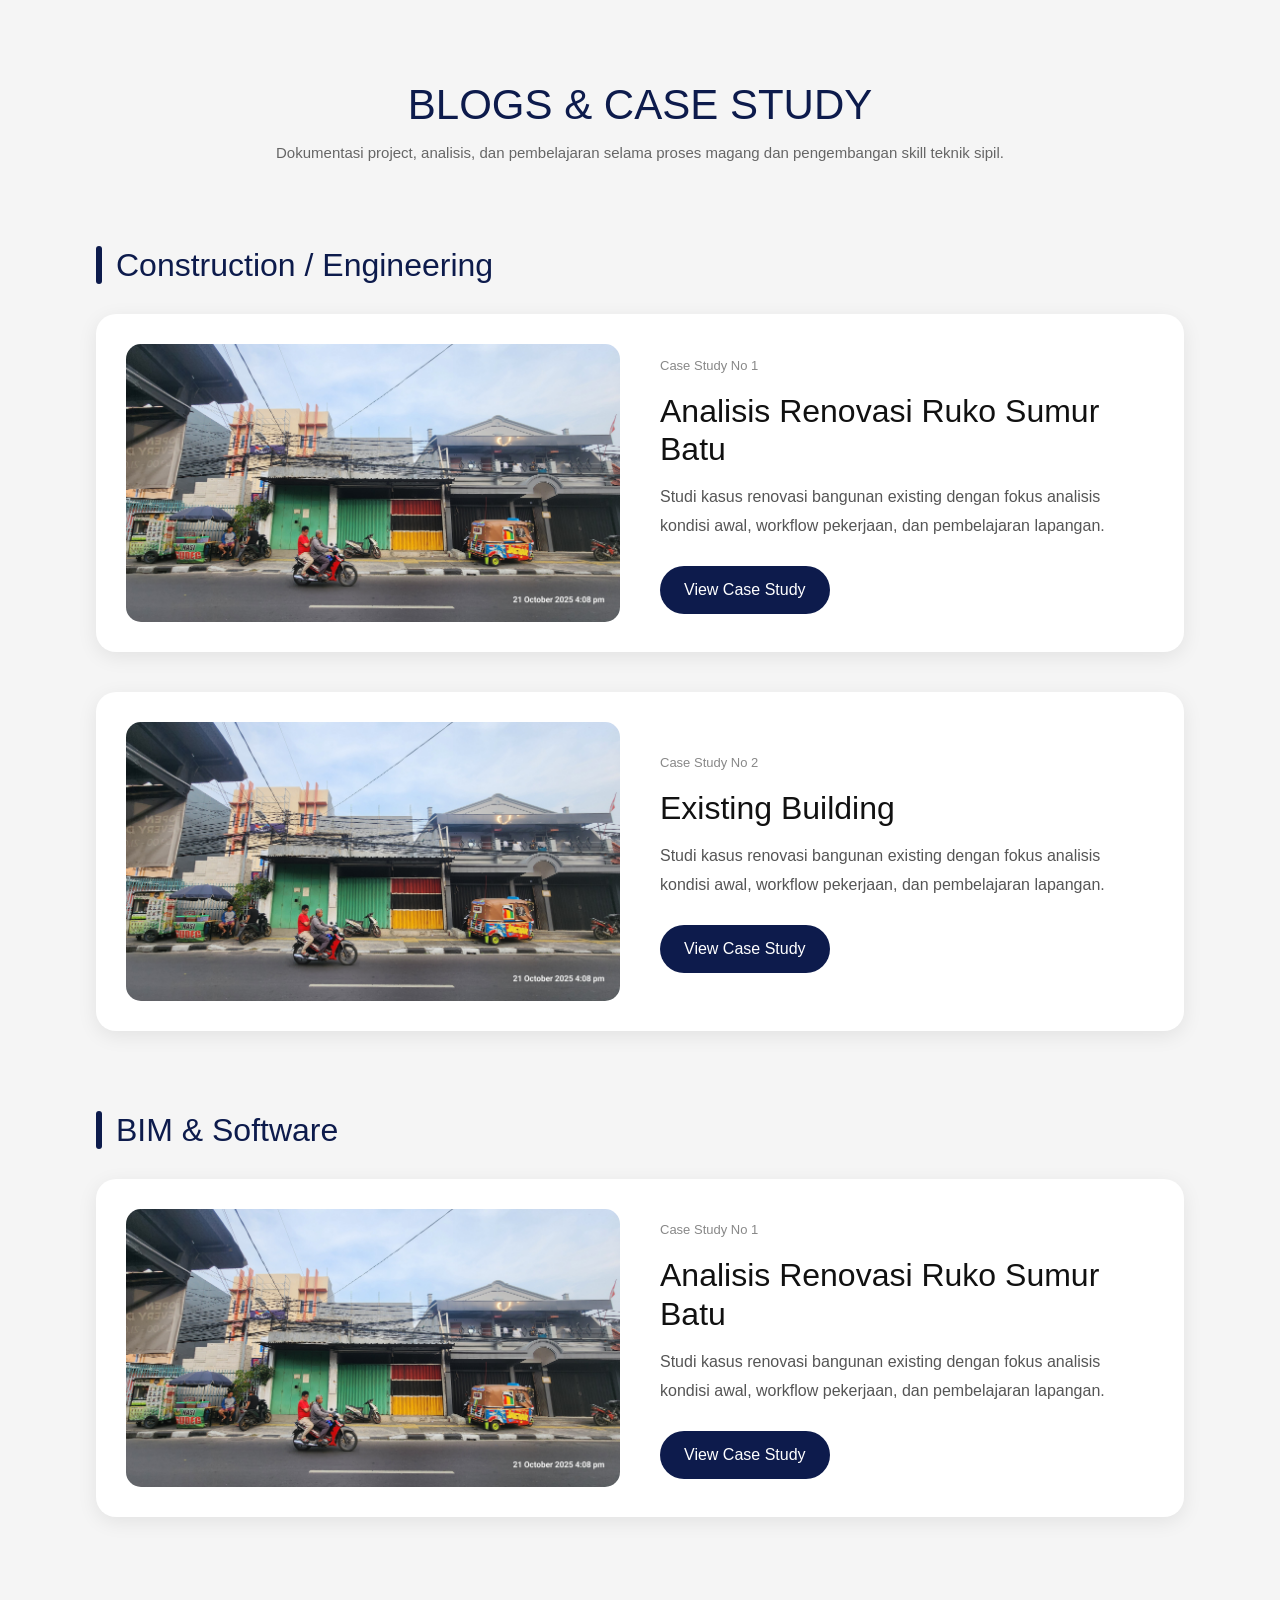
==== blogs/blog.html @ 98760aae "update massal" ====
<!doctype html>
<html lang="en">

<head>

  <meta charset="utf-8">
  <meta name="viewport" content="width=device-width, initial-scale=1">

  <!-- Bootstrap CSS -->
  <link href="https://cdn.jsdelivr.net/npm/bootstrap@5.0.2/dist/css/bootstrap.min.css" rel="stylesheet">

  <!-- My Style -->
  <link rel="stylesheet" href="style.css">

  <!-- Font -->
  <link rel="preconnect" href="https://fonts.googleapis.com">
  <link rel="preconnect" href="https://fonts.gstatic.com" crossorigin>

  <link href="https://fonts.googleapis.com/css2?family=Ubuntu:wght@300;400;700&display=swap" rel="stylesheet">

  <title>My Blog</title>

</head>

<body>

<section class="case-study">

  <div class="section-title">

    <h1>BLOGS & CASE STUDY</h1>

    <p>
      Dokumentasi project, analisis, dan pembelajaran
      selama proses magang dan pengembangan skill teknik sipil.
    </p>

  </div>

  <!-- CATEGORY 1 -->

<div class="category-title">
  <h2>Construction / Engineering</h2>
</div>

  <!-- CARD 1 -->

  <div class="case-card">

    <div class="case-image">
      <img src="../img/ruko-sumur-batu.jpg" alt="Renovasi Ruko">
    </div>

    <div class="case-content">

      <span>Case Study No 1</span>

      <h2>Analisis Renovasi Ruko Sumur Batu</h2>

      <p>
        Studi kasus renovasi bangunan existing dengan fokus
        analisis kondisi awal, workflow pekerjaan,
        dan pembelajaran lapangan.
      </p>

      <a href="renovasi-ruko.html" class="case-btn">
        View Case Study
      </a>

    </div>

  </div>

  <!-- CARD 2 -->

  <div class="case-card">

    <div class="case-image">
      <img src="../img/ruko-sumur-batu.jpg" alt="Renovasi Ruko">
    </div>

    <div class="case-content">

      <span>Case Study No 2</span>

      <h2>Existing Building</h2>

      <p>
        Studi kasus renovasi bangunan existing dengan fokus
        analisis kondisi awal, workflow pekerjaan,
        dan pembelajaran lapangan.
      </p>

      <a href="renovasi-ruko.html" class="case-btn">
        View Case Study
      </a>

    </div>

  </div>
  <!-- CATEGORY 2 -->

<div class="category-title">
  <h2>BIM & Software</h2>
</div>

  <!-- CARD 1 -->

  <div class="case-card">

    <div class="case-image">
      <img src="../img/ruko-sumur-batu.jpg" alt="Renovasi Ruko">
    </div>

    <div class="case-content">

      <span>Case Study No 1</span>

      <h2>Analisis Renovasi Ruko Sumur Batu</h2>

      <p>
        Studi kasus renovasi bangunan existing dengan fokus
        analisis kondisi awal, workflow pekerjaan,
        dan pembelajaran lapangan.
      </p>

      <a href="renovasi-ruko.html" class="case-btn">
        View Case Study
      </a>

    </div>

  </div>
</section>

<script src="script.js"></script>

</body>
</html>
---- blogs/style.css ----
/* ========================= */
/* CASE STUDY SECTION */
/* ========================= */

body{
  font-family: 'Poppins', sans-serif;
  background: #f5f5f5;
  margin: 0;
  padding: 0;
}

/* SECTION */

.case-study{
  width: 85%;
  margin: auto;
  padding: 80px 0;
}

/* TITLE */

.section-title{
  text-align: center;
  margin-bottom: 60px;
}

.section-title h1{
  font-size: 42px;
  color: #0d1b4c;
  margin-bottom: 10px;
}

.section-title p{
  color: #666;
  font-size: 15px;
  line-height: 1.7;
}

/* CARD */

.case-card{
  display: flex;
  align-items: center;
  gap: 40px;

  background: white;

  padding: 30px;
  border-radius: 20px;

  margin-bottom: 40px;

  box-shadow: 0 5px 20px rgba(0,0,0,0.08);

  transition: 0.3s ease;

  opacity: 1;
}

.case-card:hover{
  transform: translateY(-5px);
}

/* IMAGE */

.case-image{
  flex: 1;
}

.case-image img{
  width: 100%;
  border-radius: 15px;
  object-fit: cover;
}

/* CONTENT */

.case-content{
  flex: 1;
}

.case-content span{
  font-size: 13px;
  color: #888;
}

.case-content h2{
  font-size: 32px;
  color: #111;
  margin: 15px 0;
}

.case-content p{
  color: #555;
  line-height: 1.8;
  margin-bottom: 25px;
}

/* BUTTON */

.case-btn{
  display: inline-block;

  text-decoration: none;

  background: #0d1b4c;
  color: white;

  padding: 12px 24px;

  border-radius: 50px;

  transition: 0.3s;
}

.case-btn:hover{
  background: #142b74;
}

/* RESPONSIVE */

@media(max-width: 768px){

  .case-card{
    flex-direction: column;
  }

  .section-title h1{
    font-size: 32px;
  }

  .case-content h2{
    font-size: 24px;
  }

}
.case-card{
  opacity: 1;
  transform: translateY(0);
}

.case-card.show{
  opacity: 1;
  transform: translateY(0);

  transition: all 0.8s ease;
}

/* ========================= */
/* DETAIL PAGE */
/* ========================= */

.detail-hero{
  padding: 100px 10%;
  background: #0d1b4c;
  color: white;
}

.hero-content span{
  letter-spacing: 3px;
  font-size: 14px;
  color: #cfcfcf;
}

.hero-content h1{
  font-size: 56px;
  margin: 20px 0;
}

.hero-content p{
  width: 60%;
  line-height: 1.8;
  color: #d9d9d9;
}

/* IMAGE */

.detail-image{
  width: 80%;
  margin: 60px auto;
}

.detail-image img{
  width: 100%;
  border-radius: 20px;
}

/* CONTENT */

.detail-content{
  width: 80%;
  margin: auto;
  padding-bottom: 100px;
}

.content-box{
  background: white;
  padding: 50px;
  border-radius: 20px;

  box-shadow: 0 5px 20px rgba(0,0,0,0.08);
}

.content-box h2{
  margin-top: 40px;
  margin-bottom: 20px;

  color: #0d1b4c;
}

.content-box p{
  line-height: 1.9;
  color: #555;
}

/* RESPONSIVE */

@media(max-width:768px){

  .hero-content h1{
    font-size: 38px;
  }

  .hero-content p{
    width: 100%;
  }

  .detail-image,
  .detail-content{
    width: 90%;
  }

  .content-box{
    padding: 30px;
  }

}

/* CATEGORY TITLE */

.category-title{
  margin: 80px 0 30px;
}

.category-title h2{
  font-size: 32px;
  color: #0d1b4c;

  position: relative;

  padding-left: 20px;
}

/* garis samping */

.category-title h2::before{
  content: "";

  position: absolute;

  left: 0;
  top: 0;

  width: 6px;
  height: 100%;

  background: #0d1b4c;

  border-radius: 10px;
}
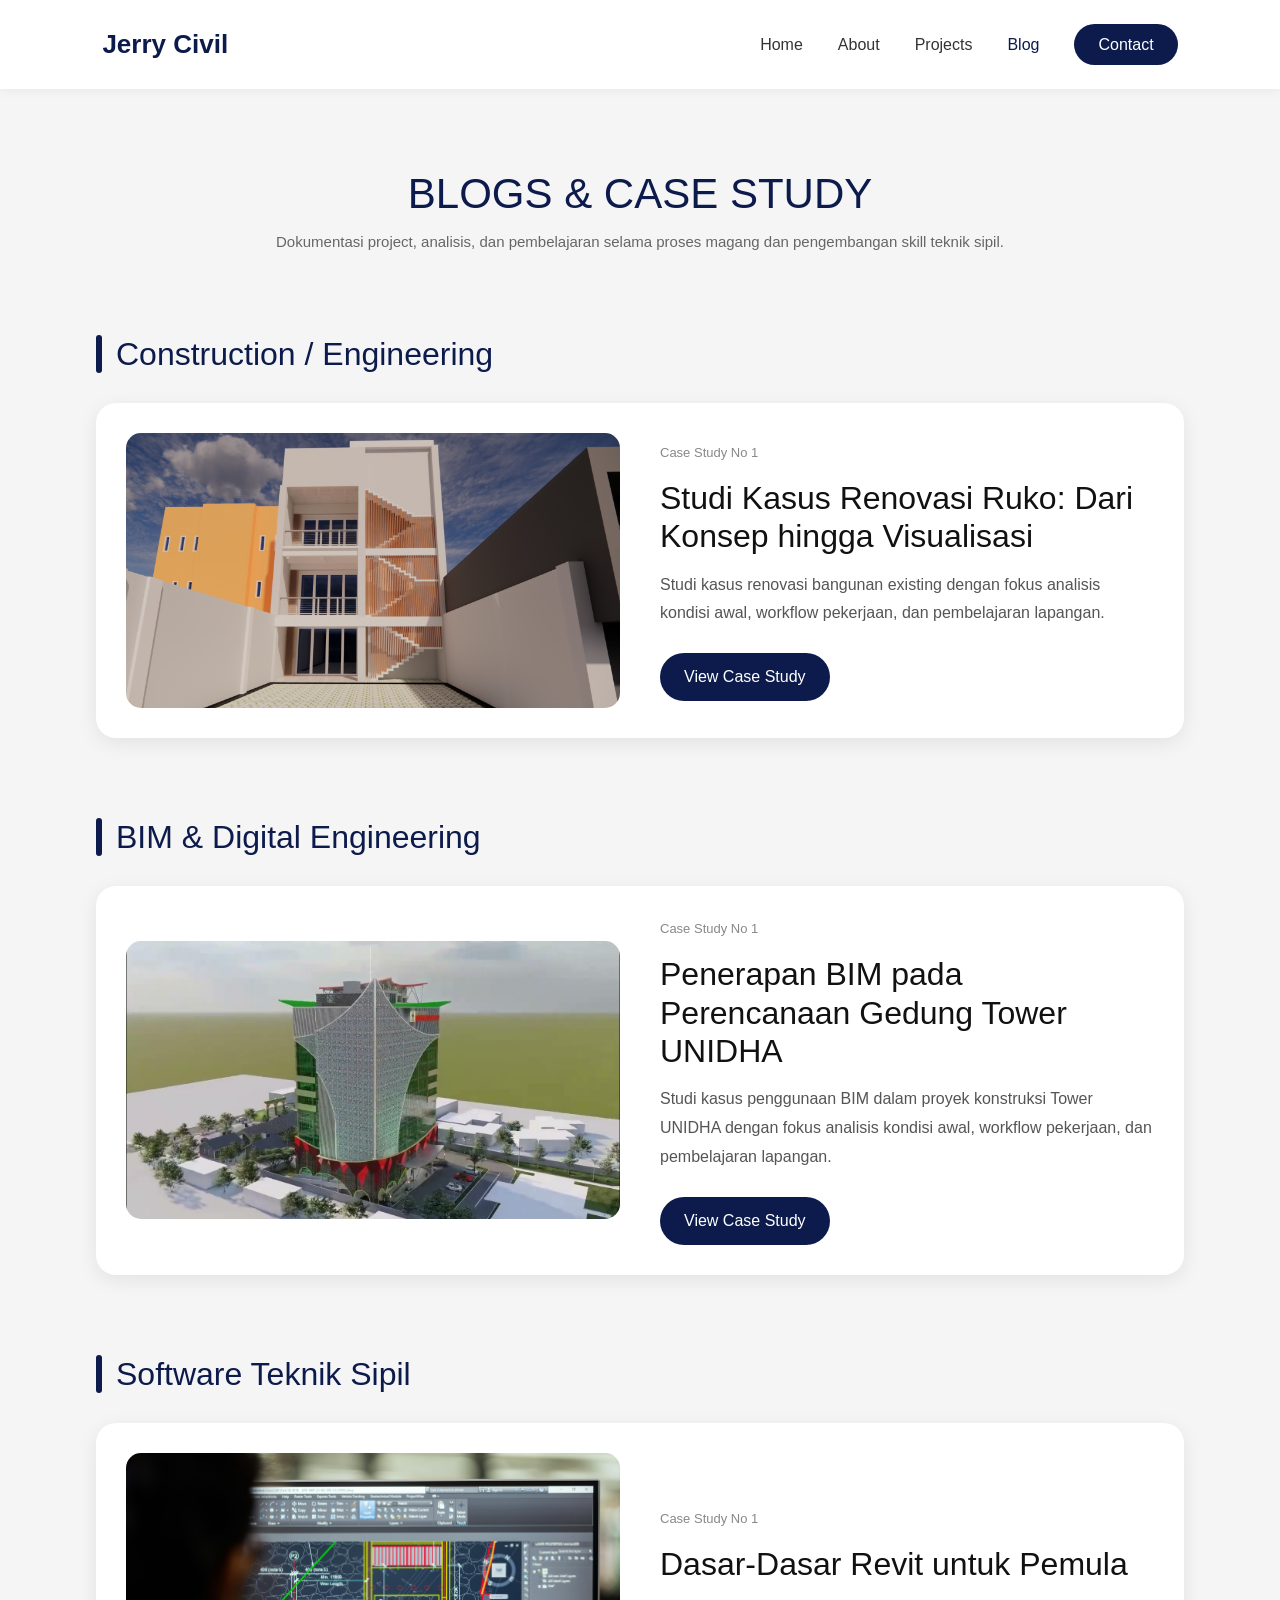
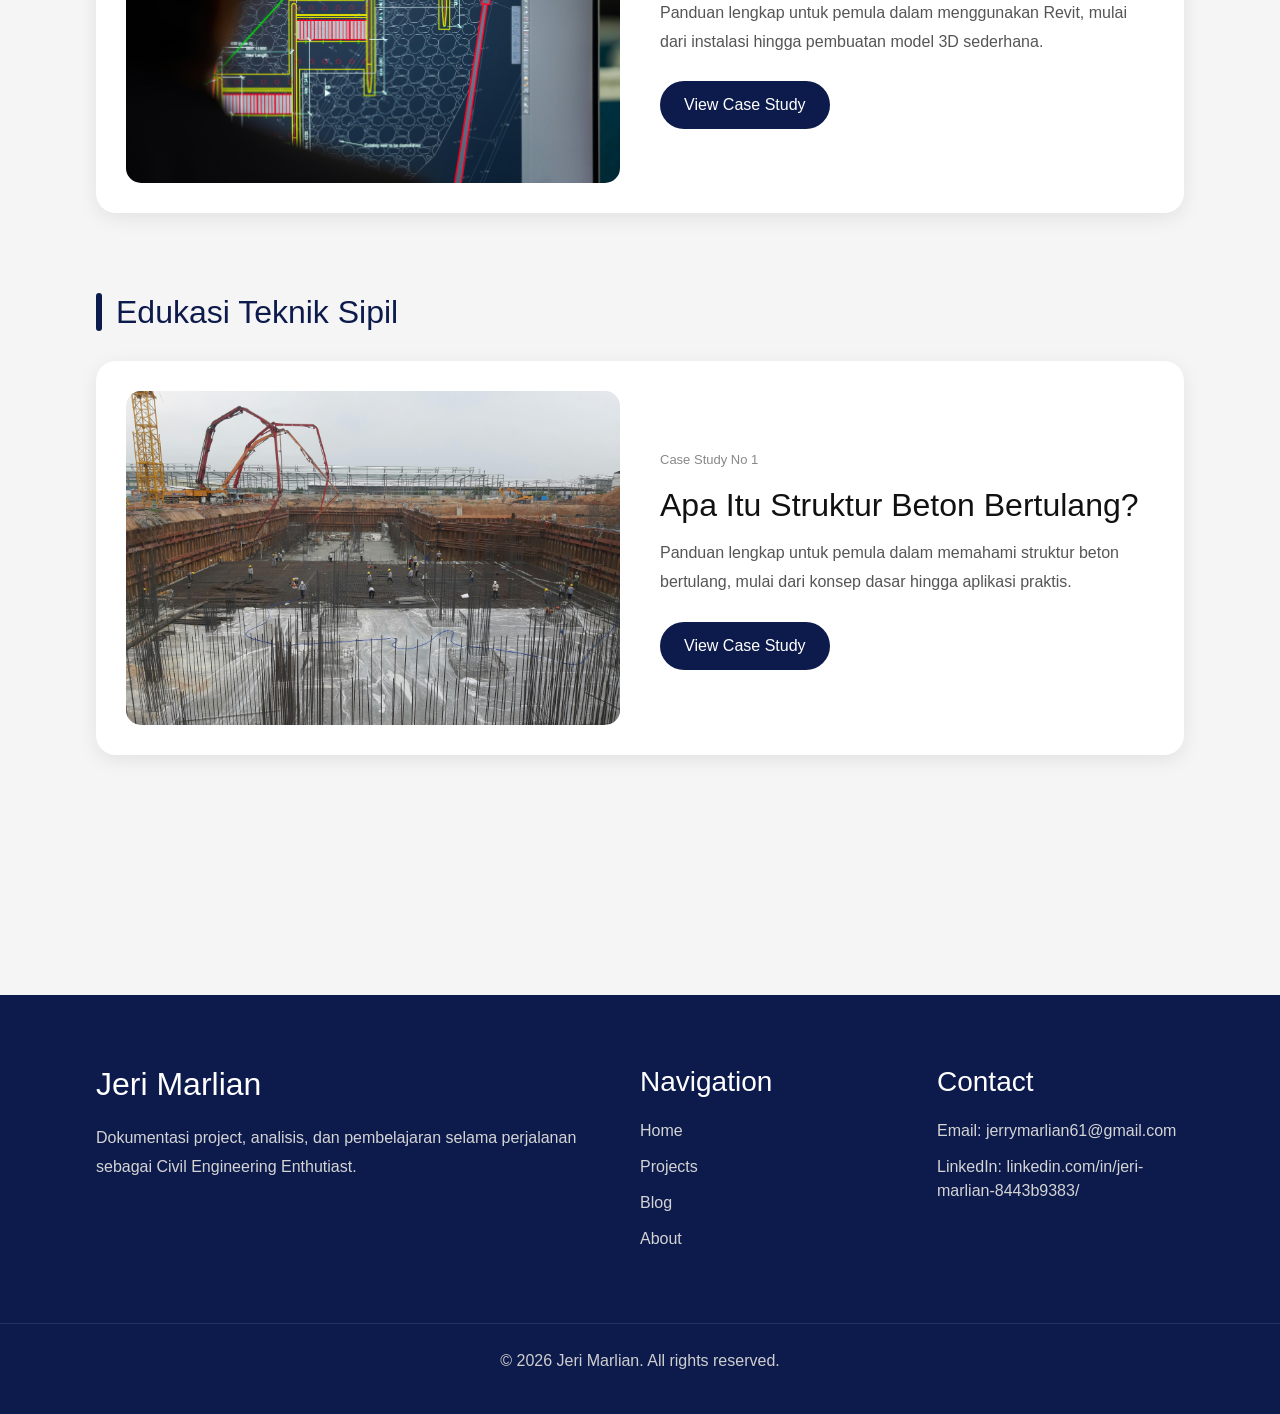
==== commit 1a8e4922: "update" ====
--- a/blogs/blog.html
+++ b/blogs/blog.html
@@ -18,7 +18,39 @@
 
   <link href="https://fonts.googleapis.com/css2?family=Ubuntu:wght@300;400;700&display=swap" rel="stylesheet">
 
-  <title>My Blog</title>
+  <title>Jeri Marlian Blog</title>
+
+<!-- ========================= -->
+<!-- NAVBAR -->
+<!-- ========================= -->
+
+<header class="navbar-custom">
+
+  <div class="logo">
+    <a href="../index.html">Jerry Civil</a>
+  </div>
+
+  <nav>
+
+    <ul>
+
+      <li><a href="../index.html">Home</a></li>
+      <li><a href="#">About</a></li>
+      <li><a href="#">Projects</a></li>
+      <li><a href="blog.html" class="active">Blog</a></li>
+      <li>
+        <a href="https://wa.me/6283189225216?text=Halo%20Lets%20Connect%20and%20Discuss%20Civil%20Engineering%20Topics!"
+   class="contact-btn"
+   target="_blank">
+
+   Contact
+
+</a>
+      </li>
+    </ul>
+  </nav>
+
+</header>
 
 </head>
 
@@ -48,14 +80,14 @@
   <div class="case-card">
 
     <div class="case-image">
-      <img src="../img/ruko-sumur-batu.jpg" alt="Renovasi Ruko">
-    </div>
-
-    <div class="case-content">
-
-      <span>Case Study No 1</span>
-
-      <h2>Analisis Renovasi Ruko Sumur Batu</h2>
+      <img src="../img/ruko-sumur-batu.jpeg" alt="Renovasi Ruko">
+    </div>
+
+    <div class="case-content">
+
+      <span>Case Study No 1</span>
+
+      <h2>Studi Kasus Renovasi Ruko: Dari Konsep hingga Visualisasi</h2>
 
       <p>
         Studi kasus renovasi bangunan existing dengan fokus
@@ -71,69 +103,136 @@
 
   </div>
 
-  <!-- CARD 2 -->
-
-  <div class="case-card">
-
-    <div class="case-image">
-      <img src="../img/ruko-sumur-batu.jpg" alt="Renovasi Ruko">
-    </div>
-
-    <div class="case-content">
-
-      <span>Case Study No 2</span>
-
-      <h2>Existing Building</h2>
-
-      <p>
-        Studi kasus renovasi bangunan existing dengan fokus
+  <!-- CATEGORY 2 -->
+
+<div class="category-title">
+  <h2>BIM & Digital Engineering</h2>
+</div>
+
+  <!-- CARD 1 -->
+
+  <div class="case-card">
+
+    <div class="case-image">
+      <img src="../img/galery 2.jpg" alt="BIM Tower UNIDHA">
+    </div>
+
+    <div class="case-content">
+
+      <span>Case Study No 1</span>
+
+      <h2>Penerapan BIM pada Perencanaan Gedung Tower UNIDHA</h2>
+
+      <p>
+        Studi kasus penggunaan BIM dalam proyek konstruksi Tower UNIDHA dengan fokus
         analisis kondisi awal, workflow pekerjaan,
         dan pembelajaran lapangan.
       </p>
 
-      <a href="renovasi-ruko.html" class="case-btn">
-        View Case Study
-      </a>
-
-    </div>
-
-  </div>
-  <!-- CATEGORY 2 -->
-
-<div class="category-title">
-  <h2>BIM & Software</h2>
-</div>
-
-  <!-- CARD 1 -->
-
-  <div class="case-card">
-
-    <div class="case-image">
-      <img src="../img/ruko-sumur-batu.jpg" alt="Renovasi Ruko">
-    </div>
-
-    <div class="case-content">
-
-      <span>Case Study No 1</span>
-
-      <h2>Analisis Renovasi Ruko Sumur Batu</h2>
-
-      <p>
-        Studi kasus renovasi bangunan existing dengan fokus
-        analisis kondisi awal, workflow pekerjaan,
-        dan pembelajaran lapangan.
-      </p>
-
-      <a href="renovasi-ruko.html" class="case-btn">
-        View Case Study
-      </a>
-
-    </div>
-
+      <a href="bim-tower-unidha.html" class="case-btn">
+        View Case Study
+      </a>
+
+    </div>
+
+  </div>
+  <!-- CATEGORY 3 -->
+
+<div class="category-title">
+  <h2>Software Teknik Sipil</h2>
+</div>
+
+  <!-- CARD 1 -->
+
+  <div class="case-card">
+
+    <div class="case-image">
+      <img src="../img/software-civil.jpg" alt="Software Teknik Sipil">
+    </div>
+
+    <div class="case-content">
+
+      <span>Case Study No 1</span>
+
+      <h2>Dasar-Dasar Revit untuk Pemula</h2>
+
+      <p>
+        Panduan lengkap untuk pemula dalam menggunakan Revit, mulai dari instalasi hingga pembuatan model 3D sederhana.
+      </p>
+
+      <a href="revit-pemula.html" class="case-btn">
+        View Case Study
+      </a>
+    </div>
+  </div>
+
+    <!-- CATEGORY 4 -->
+
+<div class="category-title">
+  <h2>Edukasi Teknik Sipil</h2>
+</div>
+
+  <!-- CARD 1 -->
+
+  <div class="case-card">
+
+    <div class="case-image">
+      <img src="../img/civil-engineering.jpg" alt="Civil Engineering">
+    </div>
+
+    <div class="case-content">
+
+      <span>Case Study No 1</span>
+
+      <h2>Apa Itu Struktur Beton Bertulang?</h2>
+
+      <p>
+        Panduan lengkap untuk pemula dalam memahami struktur beton bertulang, mulai dari konsep dasar hingga aplikasi praktis.
+      </p>
+
+      <a href="struktur-beton-bertulang.html" class="case-btn">
+        View Case Study
+      </a>
+    </div>
   </div>
 </section>
 
 <script src="script.js"></script>
+
+<!-- ========================= -->
+<!-- FOOTER -->
+<!-- ========================= -->
+
+<footer class="footer">
+
+  <div class="footer-container">
+    <!-- LEFT -->
+    <div class="footer-about">
+      <h2>Jeri Marlian</h2>
+      <p>
+        Dokumentasi project, analisis, dan pembelajaran
+        selama perjalanan sebagai Civil Engineering Enthutiast.
+      </p>
+    </div>
+    <!-- CENTER -->
+    <div class="footer-links">
+      <h3>Navigation</h3>
+      <a href="../index.html">Home</a>
+      <a href="#">Projects</a>
+      <a href="blog.html">Blog</a>
+      <a href="#">About</a>
+    </div>
+    <!-- RIGHT -->
+    <div class="footer-contact">
+      <h3>Contact</h3>
+      <p>Email: jerrymarlian61@gmail.com</p>
+      <p>LinkedIn: linkedin.com/in/jeri-marlian-8443b9383/</p>
+    </div>
+  </div>
+  <div class="footer-bottom">
+    <p>© 2026 Jeri Marlian. All rights reserved.</p>
+  </div>
+</footer>
 
 </body>
 </html>
--- a/blogs/style.css
+++ b/blogs/style.css
@@ -267,4 +267,266 @@
   background: #0d1b4c;
 
   border-radius: 10px;
-}+}
+
+/* ========================= */
+/* NAVBAR */
+/* ========================= */
+
+.navbar-custom{
+
+  width: 100%;
+
+  display: flex;
+  justify-content: space-between;
+  align-items: center;
+
+  padding: 25px 8%;
+
+  background: white;
+
+  position: sticky;
+  top: 0;
+
+  z-index: 1000;
+
+  box-shadow: 0 2px 10px rgba(0,0,0,0.05);
+}
+
+/* LOGO */
+
+.logo a{
+  text-decoration: none;
+
+  font-size: 26px;
+  font-weight: 700;
+
+  color: #0d1b4c;
+}
+
+/* MENU */
+
+.navbar-custom ul{
+  display: flex;
+  align-items: center;
+  gap: 35px;
+
+  list-style: none;
+
+  margin: 0;
+}
+
+.navbar-custom ul li a{
+  text-decoration: none;
+
+  color: #333;
+
+  font-weight: 500;
+
+  transition: 0.3s;
+}
+
+.navbar-custom ul li a:hover{
+  color: #0d1b4c;
+}
+
+/* ACTIVE */
+
+.active{
+  color: #0d1b4c !important;
+}
+
+/* BUTTON */
+
+.contact-btn{
+  background: #0d1b4c;
+
+  color: white !important;
+
+  padding: 12px 24px;
+
+  border-radius: 50px;
+}
+
+/* ========================= */
+/* FOOTER */
+/* ========================= */
+
+.footer{
+
+  background: #0d1b4c;
+
+  color: white;
+
+  margin-top: 120px;
+
+  padding-top: 70px;
+}
+
+.footer-container{
+
+  width: 85%;
+  margin: auto;
+
+  display: grid;
+
+  grid-template-columns: 2fr 1fr 1fr;
+
+  gap: 50px;
+}
+
+/* ABOUT */
+
+.footer-about h2{
+  margin-bottom: 20px;
+}
+
+.footer-about p{
+  line-height: 1.8;
+  color: #d4d4d4;
+}
+
+/* LINKS */
+
+.footer-links{
+  display: flex;
+  flex-direction: column;
+}
+
+.footer-links h3{
+  margin-bottom: 20px;
+}
+
+.footer-links a{
+
+  text-decoration: none;
+
+  color: #d4d4d4;
+
+  margin-bottom: 12px;
+
+  transition: 0.3s;
+}
+
+.footer-links a:hover{
+  color: white;
+}
+
+/* CONTACT */
+
+.footer-contact h3{
+  margin-bottom: 20px;
+}
+
+.footer-contact p{
+  color: #d4d4d4;
+  margin-bottom: 12px;
+}
+
+/* BOTTOM */
+
+.footer-bottom{
+
+  margin-top: 60px;
+
+  text-align: center;
+
+  padding: 25px 0;
+
+  border-top: 1px solid rgba(255,255,255,0.1);
+}
+
+.footer-bottom p{
+  color: #cfcfcf;
+}
+
+/* RESPONSIVE */
+
+@media(max-width:768px){
+
+  .navbar-custom{
+    flex-direction: column;
+    gap: 20px;
+  }
+
+  .navbar-custom ul{
+    flex-wrap: wrap;
+    justify-content: center;
+  }
+
+  .footer-container{
+    grid-template-columns: 1fr;
+  }
+
+}
+
+/* POST INFO */
+
+.post-info{
+
+  display: flex;
+  gap: 12px;
+
+  margin-top: 30px;
+
+  color: #d9d9d9;
+
+  font-size: 14px;
+}
+/* ========================= */
+/* GALLERY */
+/* ========================= */
+
+.project-gallery{
+
+  width: 80%;
+  margin: 80px auto;
+}
+
+.gallery-grid{
+
+  display: grid;
+
+  grid-template-columns: repeat(2, 1fr);
+
+  gap: 25px;
+}
+
+.gallery-grid img{
+
+  width: 100%;
+
+  height: 300px;
+
+  object-fit: cover;
+
+  border-radius: 20px;
+
+  transition: 0.3s ease;
+}
+
+.gallery-grid img:hover{
+
+  transform: scale(1.02);
+}
+
+/* RESPONSIVE */
+
+@media(max-width:768px){
+
+  .gallery-grid{
+    grid-template-columns: 1fr;
+  }
+
+}
+.image-caption{
+
+  text-align: center;
+
+  margin-top: 15px;
+
+  color: #777;
+
+  font-size: 14px;
+}
+
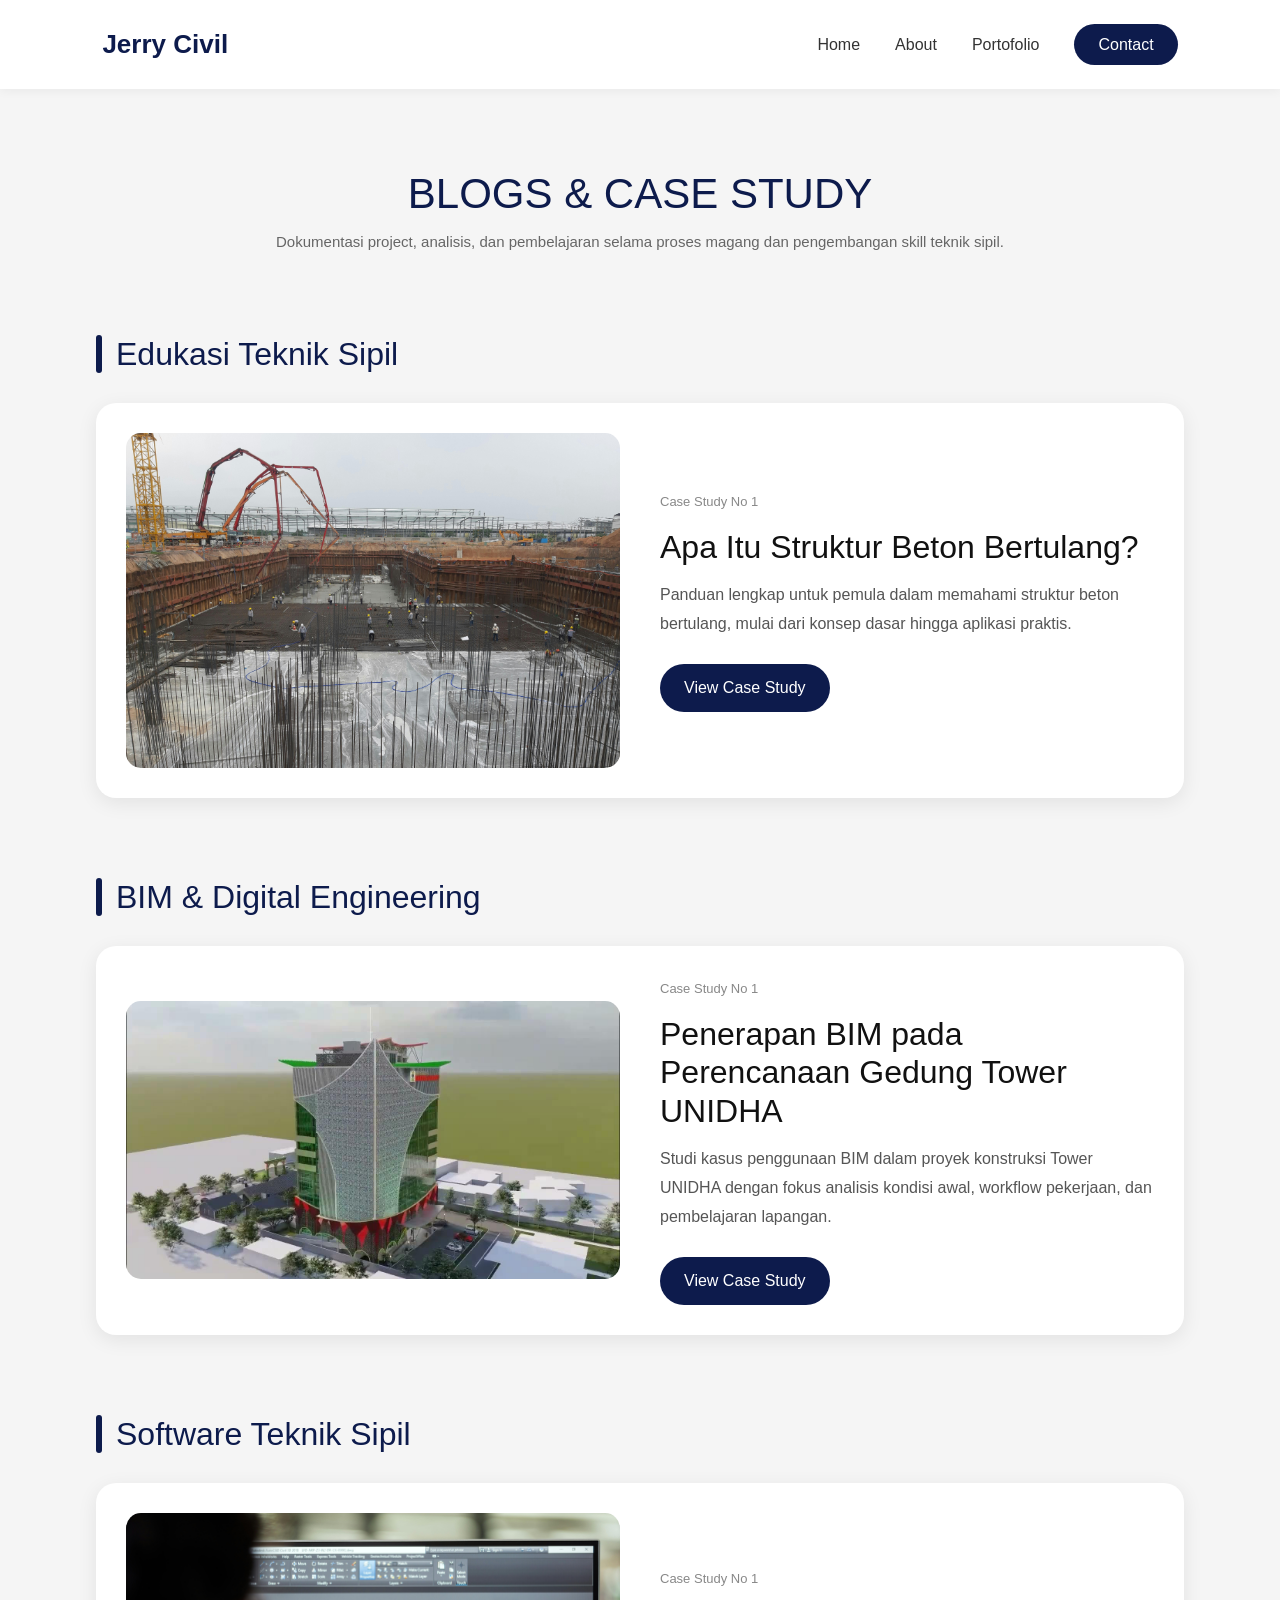
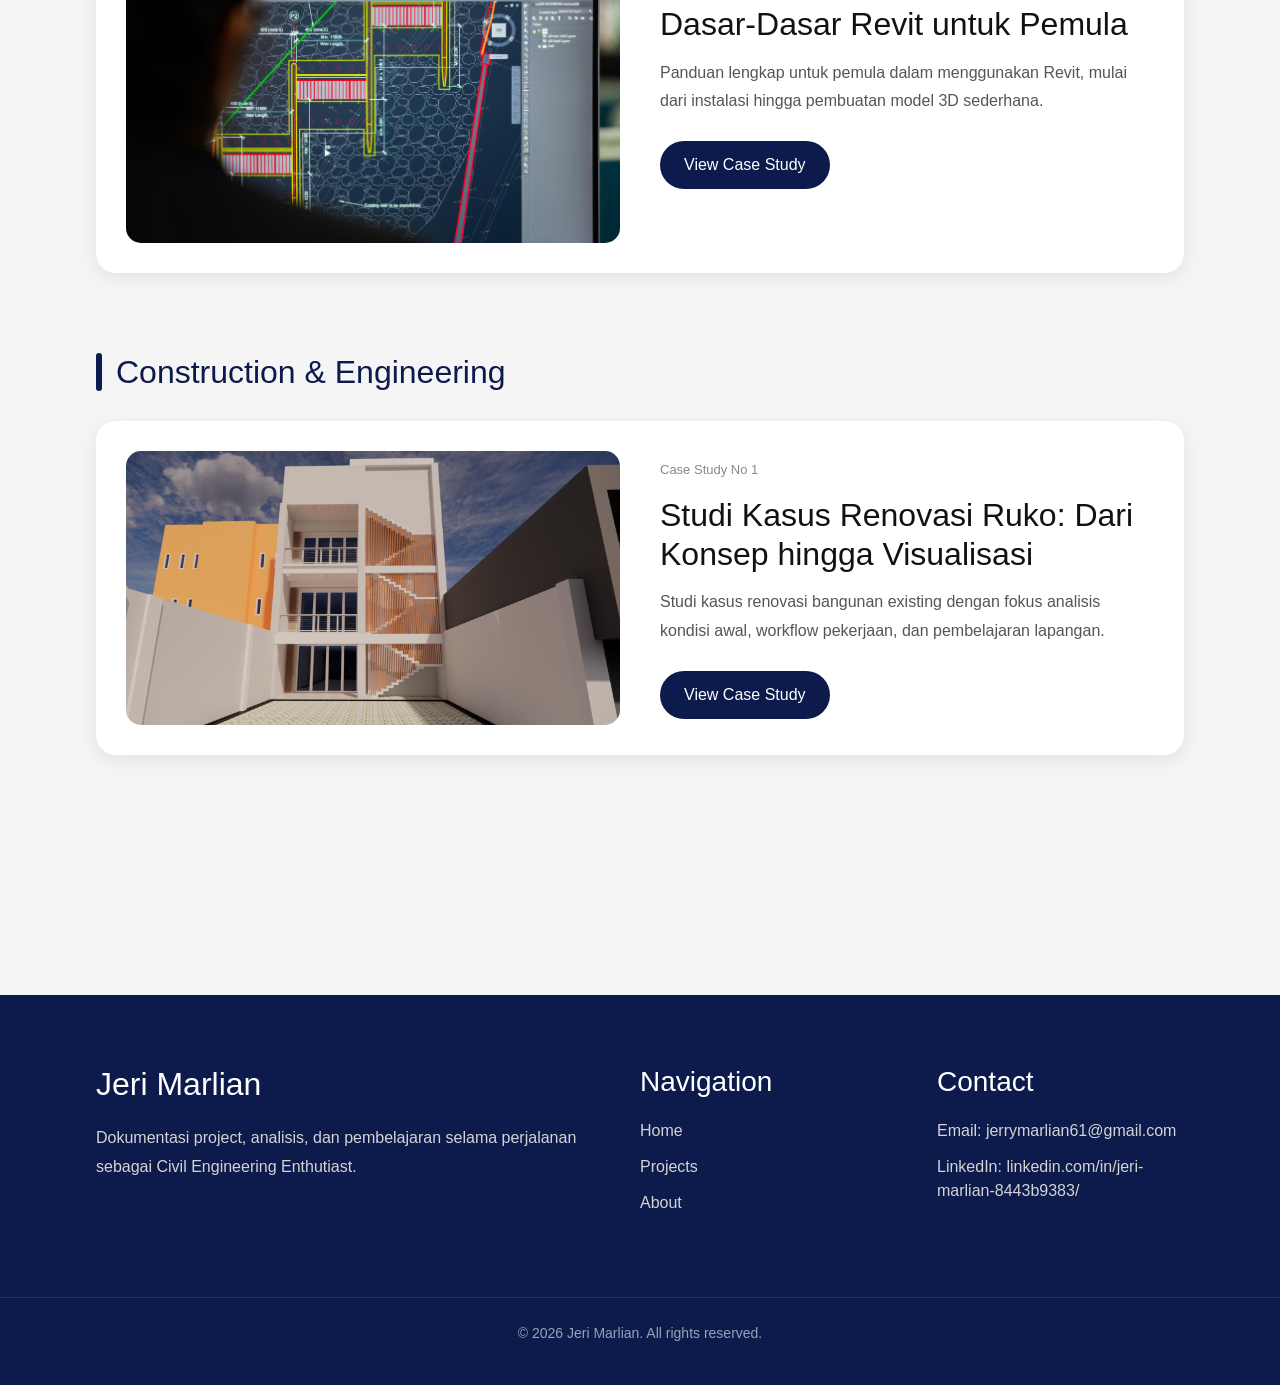
==== commit 94247331: "update" ====
--- a/blogs/blog.html
+++ b/blogs/blog.html
@@ -34,10 +34,9 @@
 
     <ul>
 
-      <li><a href="../index.html">Home</a></li>
+      <li><a href="blog.html">Home</a></li>
       <li><a href="#">About</a></li>
-      <li><a href="#">Projects</a></li>
-      <li><a href="blog.html" class="active">Blog</a></li>
+      <li><a href="../index.html">Portofolio</a></li>
       <li>
         <a href="https://wa.me/6283189225216?text=Halo%20Lets%20Connect%20and%20Discuss%20Civil%20Engineering%20Topics!"
    class="contact-btn"
@@ -72,10 +71,103 @@
   <!-- CATEGORY 1 -->
 
 <div class="category-title">
-  <h2>Construction / Engineering</h2>
+  <h2>Edukasi Teknik Sipil</h2>
+</div>
+
+<!-- CARD 1 -->
+
+  <div class="case-card">
+
+    <div class="case-image">
+      <img src="../img/civil-engineering.jpg" alt="Civil Engineering">
+    </div>
+
+    <div class="case-content">
+
+      <span>Case Study No 1</span>
+
+      <h2>Apa Itu Struktur Beton Bertulang?</h2>
+
+      <p>
+        Panduan lengkap untuk pemula dalam memahami struktur beton bertulang, mulai dari konsep dasar hingga aplikasi praktis.
+      </p>
+
+      <a href="struktur-beton-bertulang.html" class="case-btn">
+        View Case Study
+      </a>
+    </div>
+  </div>
+
+  <!-- CATEGORY 2 -->
+
+<div class="category-title">
+  <h2>BIM & Digital Engineering</h2>
 </div>
 
   <!-- CARD 1 -->
+
+  <div class="case-card">
+
+    <div class="case-image">
+      <img src="../img/galery 2.jpg" alt="BIM Tower UNIDHA">
+    </div>
+
+    <div class="case-content">
+
+      <span>Case Study No 1</span>
+
+      <h2>Penerapan BIM pada Perencanaan Gedung Tower UNIDHA</h2>
+
+      <p>
+        Studi kasus penggunaan BIM dalam proyek konstruksi Tower UNIDHA dengan fokus
+        analisis kondisi awal, workflow pekerjaan,
+        dan pembelajaran lapangan.
+      </p>
+
+      <a href="bim-tower-unidha.html" class="case-btn">
+        View Case Study
+      </a>
+
+    </div>
+
+  </div>
+  <!-- CATEGORY 3 -->
+
+<div class="category-title">
+  <h2>Software Teknik Sipil</h2>
+</div>
+
+  <!-- CARD 1 -->
+
+  <div class="case-card">
+
+    <div class="case-image">
+      <img src="../img/software-civil.jpg" alt="Software Teknik Sipil">
+    </div>
+
+    <div class="case-content">
+
+      <span>Case Study No 1</span>
+
+      <h2>Dasar-Dasar Revit untuk Pemula</h2>
+
+      <p>
+        Panduan lengkap untuk pemula dalam menggunakan Revit, mulai dari instalasi hingga pembuatan model 3D sederhana.
+      </p>
+
+      <a href="revit-pemula.html" class="case-btn">
+        View Case Study
+      </a>
+    </div>
+  </div>
+
+    <!-- CATEGORY 4 -->
+
+<div class="category-title">
+  <h2>Construction & Engineering</h2>
+</div>
+
+<!-- CARD 1 -->
 
   <div class="case-card">
 
@@ -103,98 +195,6 @@
 
   </div>
 
-  <!-- CATEGORY 2 -->
-
-<div class="category-title">
-  <h2>BIM & Digital Engineering</h2>
-</div>
-
-  <!-- CARD 1 -->
-
-  <div class="case-card">
-
-    <div class="case-image">
-      <img src="../img/galery 2.jpg" alt="BIM Tower UNIDHA">
-    </div>
-
-    <div class="case-content">
-
-      <span>Case Study No 1</span>
-
-      <h2>Penerapan BIM pada Perencanaan Gedung Tower UNIDHA</h2>
-
-      <p>
-        Studi kasus penggunaan BIM dalam proyek konstruksi Tower UNIDHA dengan fokus
-        analisis kondisi awal, workflow pekerjaan,
-        dan pembelajaran lapangan.
-      </p>
-
-      <a href="bim-tower-unidha.html" class="case-btn">
-        View Case Study
-      </a>
-
-    </div>
-
-  </div>
-  <!-- CATEGORY 3 -->
-
-<div class="category-title">
-  <h2>Software Teknik Sipil</h2>
-</div>
-
-  <!-- CARD 1 -->
-
-  <div class="case-card">
-
-    <div class="case-image">
-      <img src="../img/software-civil.jpg" alt="Software Teknik Sipil">
-    </div>
-
-    <div class="case-content">
-
-      <span>Case Study No 1</span>
-
-      <h2>Dasar-Dasar Revit untuk Pemula</h2>
-
-      <p>
-        Panduan lengkap untuk pemula dalam menggunakan Revit, mulai dari instalasi hingga pembuatan model 3D sederhana.
-      </p>
-
-      <a href="revit-pemula.html" class="case-btn">
-        View Case Study
-      </a>
-    </div>
-  </div>
-
-    <!-- CATEGORY 4 -->
-
-<div class="category-title">
-  <h2>Edukasi Teknik Sipil</h2>
-</div>
-
-  <!-- CARD 1 -->
-
-  <div class="case-card">
-
-    <div class="case-image">
-      <img src="../img/civil-engineering.jpg" alt="Civil Engineering">
-    </div>
-
-    <div class="case-content">
-
-      <span>Case Study No 1</span>
-
-      <h2>Apa Itu Struktur Beton Bertulang?</h2>
-
-      <p>
-        Panduan lengkap untuk pemula dalam memahami struktur beton bertulang, mulai dari konsep dasar hingga aplikasi praktis.
-      </p>
-
-      <a href="struktur-beton-bertulang.html" class="case-btn">
-        View Case Study
-      </a>
-    </div>
-  </div>
 </section>
 
 <script src="script.js"></script>
@@ -217,9 +217,8 @@
     <!-- CENTER -->
     <div class="footer-links">
       <h3>Navigation</h3>
-      <a href="../index.html">Home</a>
-      <a href="#">Projects</a>
-      <a href="blog.html">Blog</a>
+      <a href="blog.html">Home</a>
+      <a href="../index.html">Projects</a>
       <a href="#">About</a>
     </div>
     <!-- RIGHT -->
--- a/blogs/style.css
+++ b/blogs/style.css
@@ -185,6 +185,19 @@
   border-radius: 20px;
 }
 
+/* IMAGE */
+
+.article-image{
+  width:100%;
+  display:block;
+  margin:30px 0 10px;
+  object-fit:cover;
+  box-shadow:0 8px 25px rgba(0,0,0,0.08);
+  margin-bottom: 10px;
+  border-radius: 12px;
+  margin-top: 20px;
+}
+
 /* CONTENT */
 
 .detail-content{
@@ -195,22 +208,42 @@
 
 .content-box{
   background: white;
-  padding: 50px;
+  padding: 60px;
+  max-width: 900px;
+  margin: auto;
   border-radius: 20px;
 
   box-shadow: 0 5px 20px rgba(0,0,0,0.08);
 }
 
 .content-box h2{
+  font-size: 42px;
+  line-height: 1.3;
   margin-top: 40px;
-  margin-bottom: 20px;
+  margin-bottom: 24px;
 
   color: #0d1b4c;
 }
 
 .content-box p{
-  line-height: 1.9;
-  color: #555;
+  line-height: 2;
+  color: #444;
+  text-align: justify;
+  font-size: 18px;
+  margin-bottom: 28px;
+}
+.content-box ul{
+  margin-top: 25px;
+  list-style: disc;
+  padding-left: 32px
+  margin-bottom: 40px;
+}
+
+.content-box li{
+  font-size:18px;
+  line-height:1.9;
+  margin-bottom:14px;
+  color:#222;
 }
 
 /* RESPONSIVE */
@@ -218,20 +251,30 @@
 @media(max-width:768px){
 
   .hero-content h1{
-    font-size: 38px;
+    font-size:38px;
   }
 
   .hero-content p{
-    width: 100%;
+    width:100%;
   }
 
   .detail-image,
   .detail-content{
-    width: 90%;
+    width:90%;
   }
 
   .content-box{
-    padding: 30px;
+    padding:30px;
+  }
+
+  .content-box h2{
+    font-size:32px;
+  }
+
+  .content-box p,
+  .content-box li{
+    font-size:16px;
+    line-height:1.8;
   }
 
 }
@@ -347,7 +390,6 @@
 
   border-radius: 50px;
 }
-
 /* ========================= */
 /* FOOTER */
 /* ========================= */
@@ -460,73 +502,298 @@
 
 }
 
-/* POST INFO */
-
-.post-info{
-
-  display: flex;
-  gap: 12px;
-
-  margin-top: 30px;
-
-  color: #d9d9d9;
-
-  font-size: 14px;
-}
-/* ========================= */
-/* GALLERY */
-/* ========================= */
-
-.project-gallery{
-
-  width: 80%;
-  margin: 80px auto;
-}
-
-.gallery-grid{
-
-  display: grid;
-
-  grid-template-columns: repeat(2, 1fr);
-
-  gap: 25px;
-}
-
-.gallery-grid img{
-
-  width: 100%;
-
-  height: 300px;
-
-  object-fit: cover;
-
-  border-radius: 20px;
-
-  transition: 0.3s ease;
-}
-
-.gallery-grid img:hover{
-
-  transform: scale(1.02);
-}
-
-/* RESPONSIVE */
-
-@media(max-width:768px){
-
-  .gallery-grid{
-    grid-template-columns: 1fr;
-  }
-
-}
-.image-caption{
-
-  text-align: center;
-
-  margin-top: 15px;
-
-  color: #777;
-
-  font-size: 14px;
-}
-
+/* =========================
+   MODERN FOOTER
+========================= */
+
+.modern-footer{
+  background:#07152d;
+  padding:100px 20px 40px;
+  margin-top:100px;
+  color:white;
+}
+
+.footer-wrapper{
+  max-width:1200px;
+  margin:auto;
+
+  display:grid;
+  grid-template-columns:1.2fr 0.8fr;
+  gap:60px;
+  align-items:center;
+}
+
+/* LEFT CONTENT */
+
+.footer-label{
+  display:inline-block;
+  margin-bottom:20px;
+
+  color:#38bdf8;
+  letter-spacing:2px;
+  font-size:13px;
+  font-weight:600;
+}
+
+.footer-intro h2{
+  font-size:64px;
+  line-height:1.1;
+  margin-bottom:30px;
+}
+
+.footer-intro p{
+  max-width:600px;
+  color:#cbd5e1;
+  line-height:1.9;
+  margin-bottom:40px;
+  font-size:17px;
+}
+
+/* BUTTON AREA */
+
+.footer-buttons{
+  display:flex;
+  gap:18px;
+  flex-wrap:wrap;
+}
+
+/* BUTTON */
+
+.footer-btn{
+  padding:16px 28px;
+  border-radius:14px;
+
+  border:none;
+
+  text-decoration:none;
+  font-weight:600;
+  font-size:15px;
+
+  cursor:pointer;
+  transition:0.3s;
+}
+
+/* PRIMARY BUTTON */
+
+.primary-btn{
+  background:#38bdf8;
+  color:#07152d;
+}
+
+.primary-btn:hover{
+  transform:translateY(-4px);
+}
+
+/* SECONDARY BUTTON */
+
+.secondary-btn{
+  background:transparent;
+  color:white;
+
+  border:1px solid rgba(255,255,255,0.15);
+}
+
+.secondary-btn:hover{
+  background:white;
+  color:#07152d;
+}
+
+/* =========================
+   SHARE DROPDOWN
+========================= */
+
+.share-dropdown{
+  position:relative;
+}
+
+.share-menu{
+  position:absolute;
+
+  top:70px;
+  left:0;
+
+  width:220px;
+
+  background:white;
+
+  border-radius:18px;
+
+  padding:12px;
+
+  display:flex;
+  flex-direction:column;
+  gap:8px;
+
+  opacity:0;
+  visibility:hidden;
+
+  transform:translateY(10px);
+
+  transition:0.3s;
+
+  box-shadow:0 20px 50px rgba(0,0,0,0.2);
+}
+
+.share-dropdown:hover .share-menu{
+  opacity:1;
+  visibility:visible;
+  transform:translateY(0);
+}
+
+.share-menu a{
+  text-decoration:none;
+
+  color:#111;
+
+  padding:12px 14px;
+
+  border-radius:12px;
+
+  transition:0.3s;
+}
+
+.share-menu a:hover{
+  background:#f1f5f9;
+  color:#0ea5e9;
+}
+
+/* =========================
+   COMMENT CARD
+========================= */
+
+.comment-card{
+  background:white;
+  color:#111;
+
+  padding:40px;
+
+  border-radius:28px;
+
+  box-shadow:0 20px 50px rgba(0,0,0,0.25);
+}
+
+.comment-card h3{
+  font-size:36px;
+  margin-bottom:12px;
+}
+
+.comment-card p{
+  color:#666;
+  margin-bottom:30px;
+}
+
+/* FORM */
+
+.comment-card form{
+  display:flex;
+  flex-direction:column;
+  gap:18px;
+}
+
+.comment-card input,
+.comment-card textarea{
+  width:100%;
+
+  padding:16px;
+
+  border:1px solid #ddd;
+  border-radius:14px;
+
+  font-family:'Poppins', sans-serif;
+  font-size:15px;
+
+  outline:none;
+
+  transition:0.3s;
+}
+
+.comment-card input:focus,
+.comment-card textarea:focus{
+  border-color:#38bdf8;
+  box-shadow:0 0 0 4px rgba(56,189,248,0.15);
+}
+
+.comment-card textarea{
+  resize:none;
+}
+
+/* BUTTON */
+
+.comment-card button{
+  border:none;
+
+  padding:16px;
+
+  border-radius:14px;
+
+  background:#07152d;
+  color:white;
+
+  font-weight:600;
+
+  cursor:pointer;
+
+  transition:0.3s;
+}
+
+.comment-card button:hover{
+  background:#38bdf8;
+  color:#07152d;
+}
+
+/* FOOTER */
+
+.footer-bottom{
+  margin-top:70px;
+  text-align:center;
+}
+
+.footer-bottom p{
+  color:#94a3b8;
+  font-size:14px;
+}
+
+/* =========================
+   RESPONSIVE
+========================= */
+
+@media(max-width:900px){
+
+  .footer-wrapper{
+    grid-template-columns:1fr;
+  }
+
+  .footer-intro h2{
+    font-size:44px;
+  }
+
+}
+
+@media(max-width:600px){
+
+  .modern-footer{
+    padding:70px 20px 30px;
+  }
+
+  .footer-intro h2{
+    font-size:36px;
+  }
+
+  .comment-card{
+    padding:28px;
+  }
+
+  .footer-buttons{
+    flex-direction:column;
+  }
+
+  .footer-btn{
+    width:100%;
+    text-align:center;
+  }
+
+  .share-menu{
+    width:100%;
+  }
+
+}
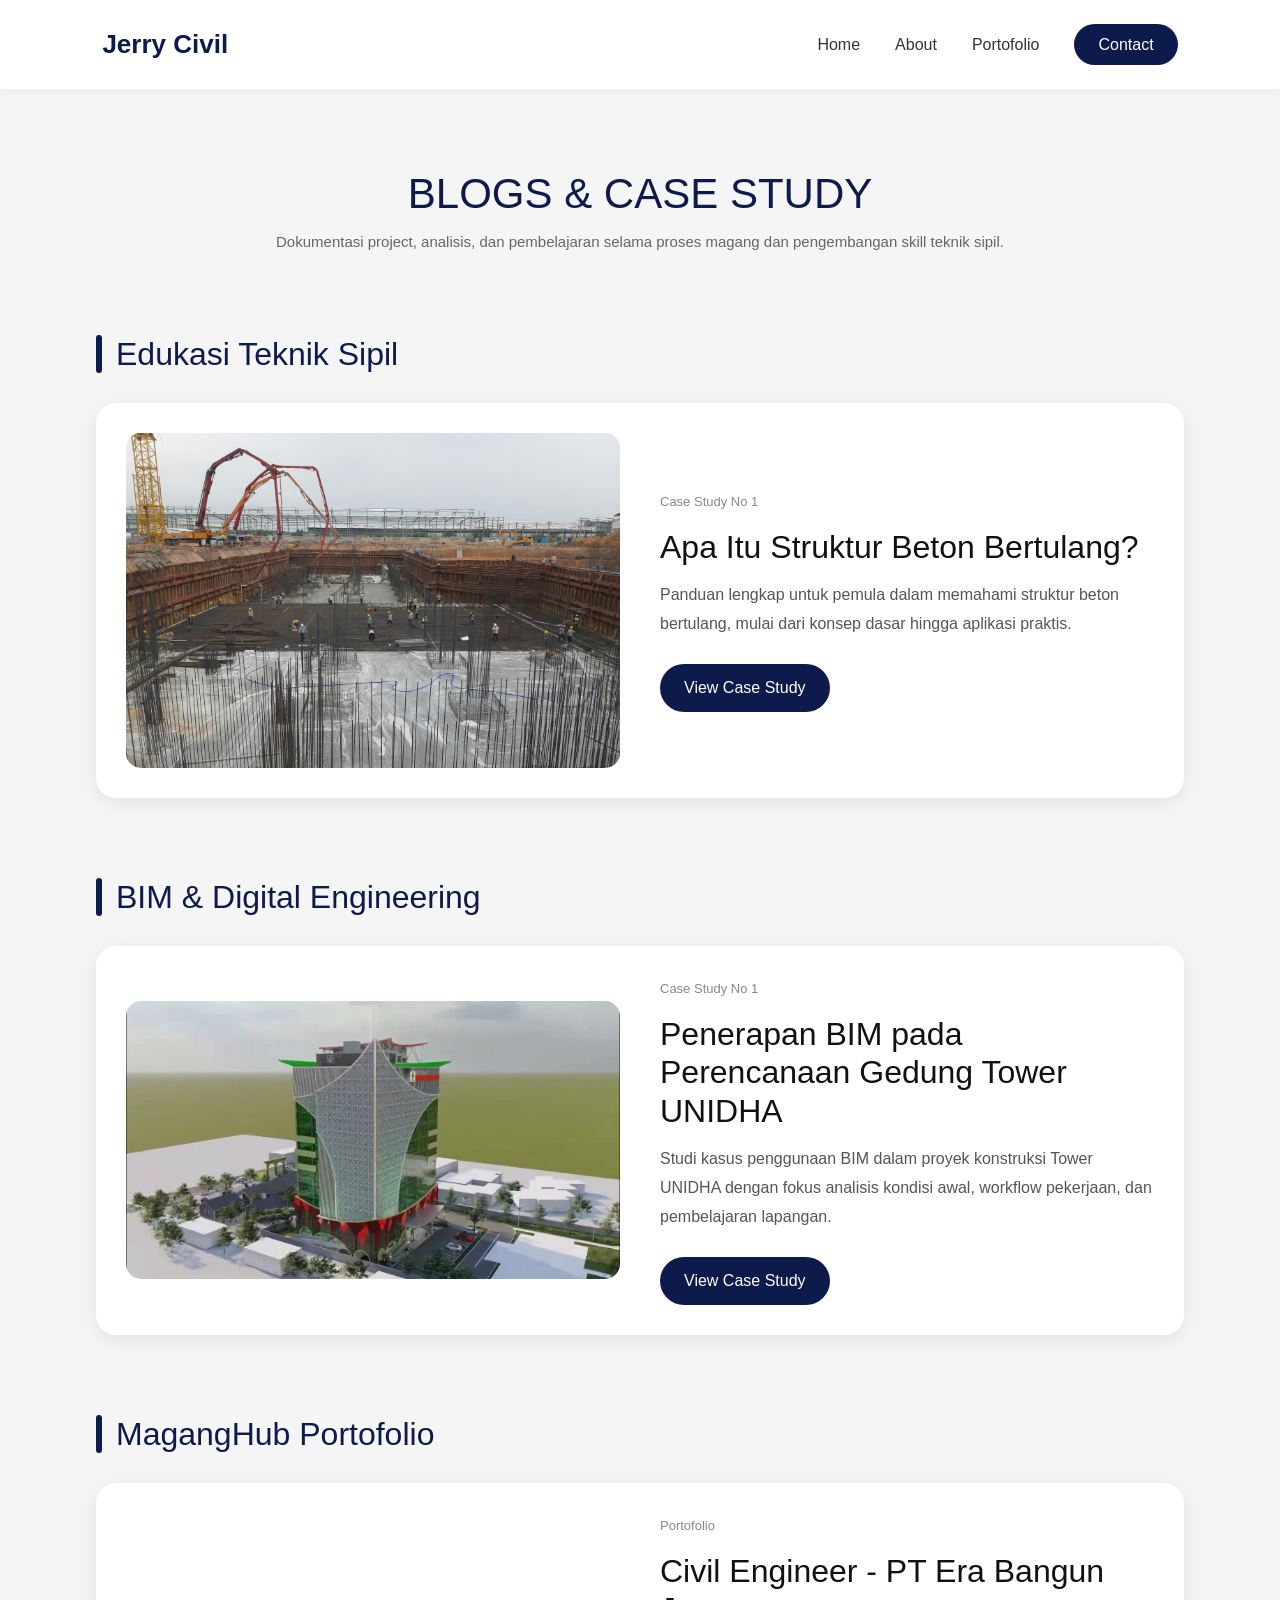
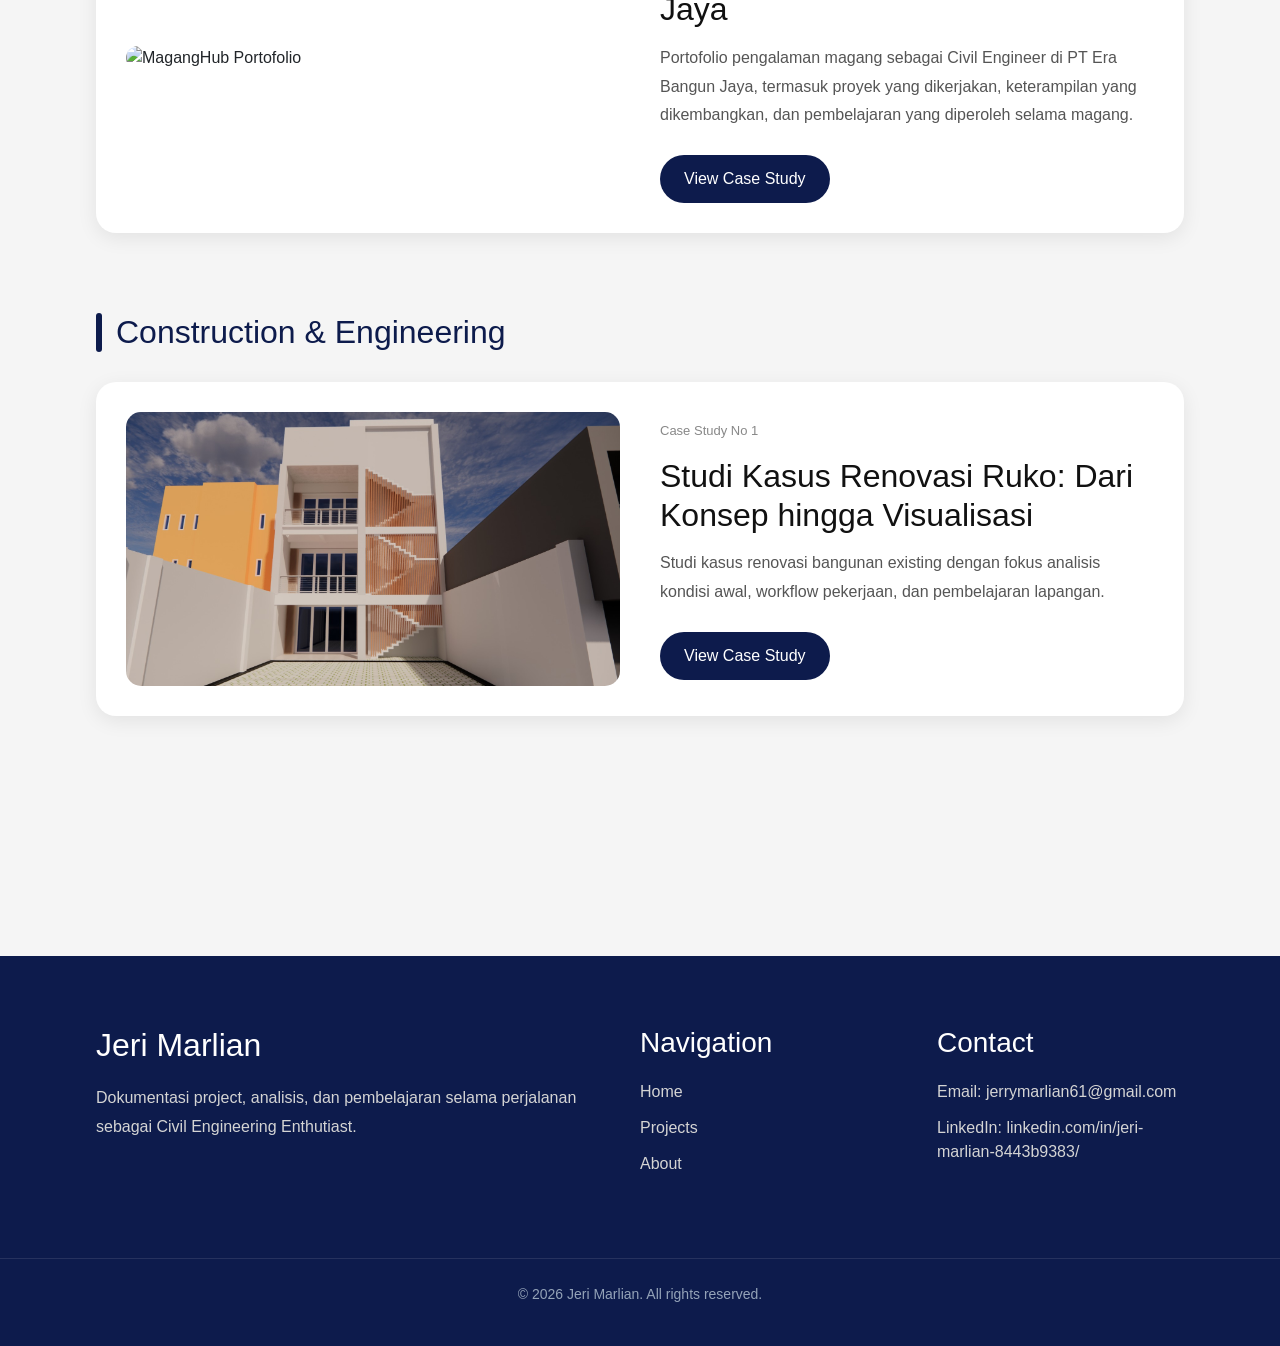
==== commit ff3e2128: "update" ====
--- a/blogs/blog.html
+++ b/blogs/blog.html
@@ -134,7 +134,7 @@
   <!-- CATEGORY 3 -->
 
 <div class="category-title">
-  <h2>Software Teknik Sipil</h2>
+  <h2>MagangHub Portofolio</h2>
 </div>
 
   <!-- CARD 1 -->
@@ -142,20 +142,20 @@
   <div class="case-card">
 
     <div class="case-image">
-      <img src="../img/software-civil.jpg" alt="Software Teknik Sipil">
-    </div>
-
-    <div class="case-content">
-
-      <span>Case Study No 1</span>
-
-      <h2>Dasar-Dasar Revit untuk Pemula</h2>
-
-      <p>
-        Panduan lengkap untuk pemula dalam menggunakan Revit, mulai dari instalasi hingga pembuatan model 3D sederhana.
-      </p>
-
-      <a href="revit-pemula.html" class="case-btn">
+      <img src="../img/maganghub-portofolio.jpg" alt="MagangHub Portofolio">
+    </div>
+
+    <div class="case-content">
+
+      <span>Portofolio</span>
+
+      <h2>Civil Engineer - PT Era Bangun Jaya</h2>
+
+      <p>
+        Portofolio pengalaman magang sebagai Civil Engineer di PT Era Bangun Jaya, termasuk proyek yang dikerjakan, keterampilan yang dikembangkan, dan pembelajaran yang diperoleh selama magang.
+      </p>
+
+      <a href="../blogs/MagangHub/maganghub-portofolio.html" class="case-btn">
         View Case Study
       </a>
     </div>
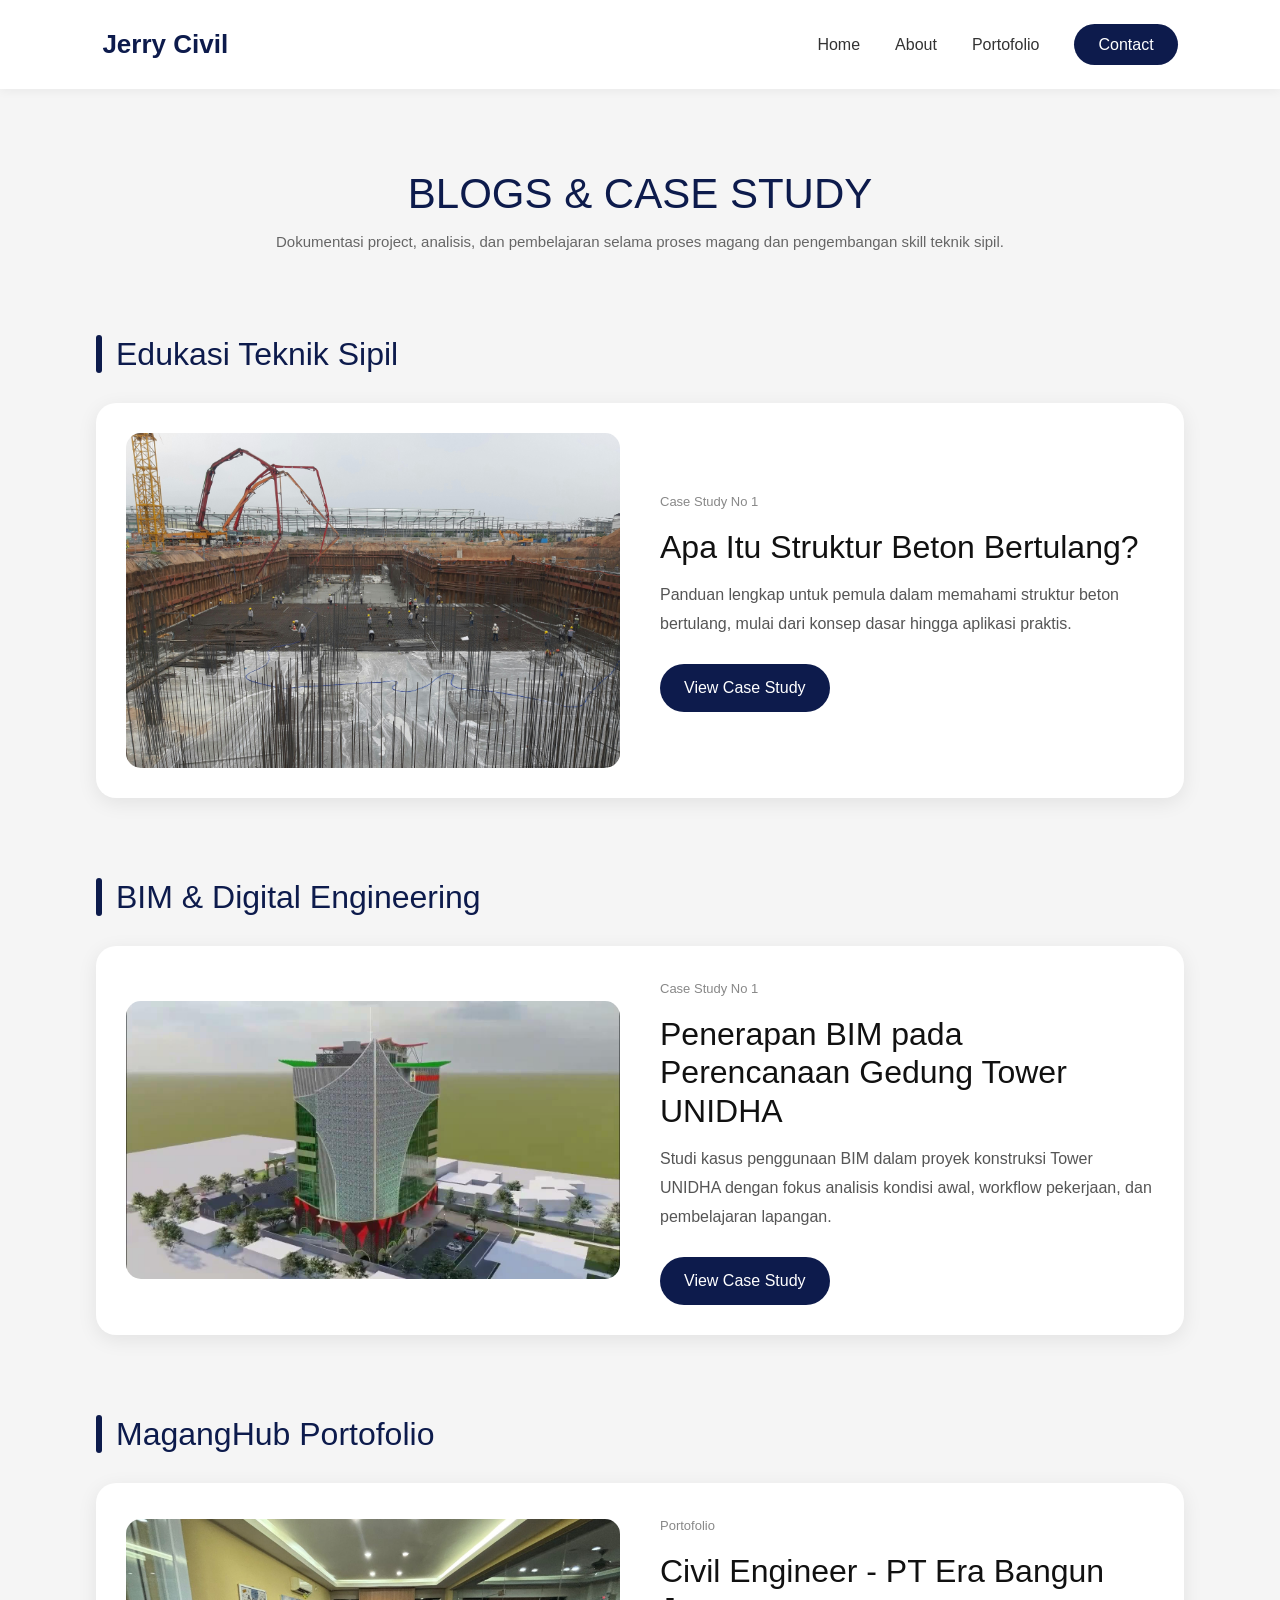
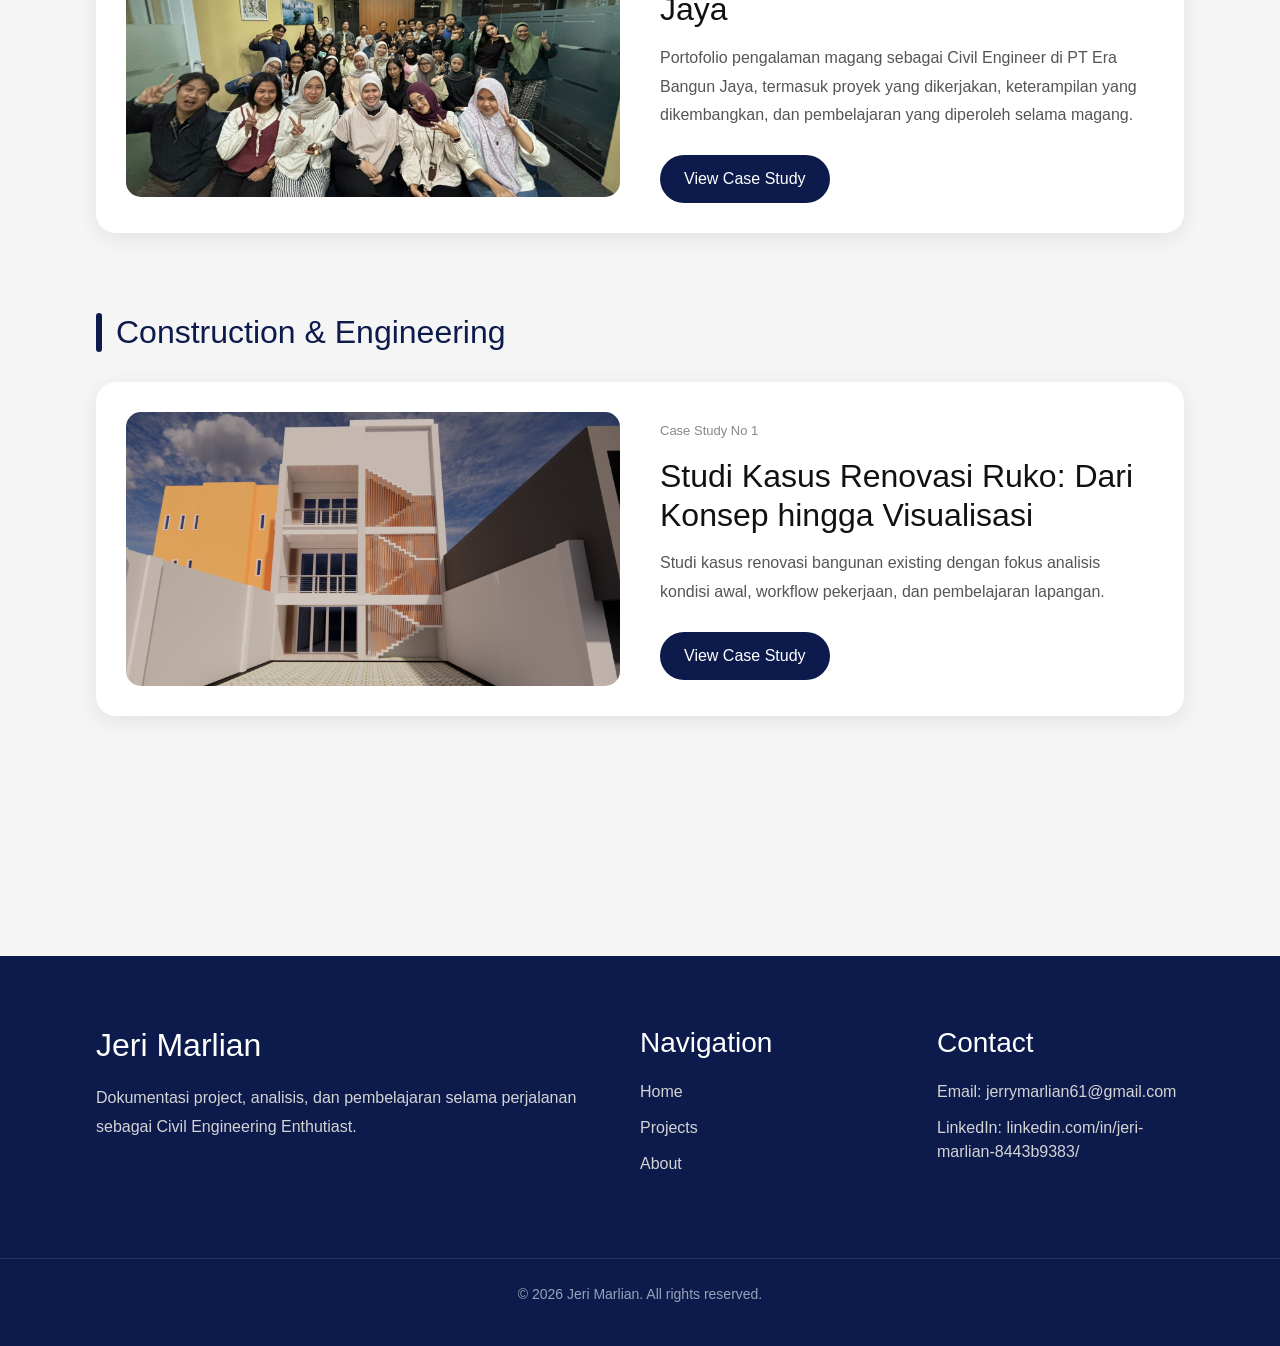
==== commit f1b22968: "massive changed" ====
--- a/blogs/blog.html
+++ b/blogs/blog.html
@@ -142,7 +142,7 @@
   <div class="case-card">
 
     <div class="case-image">
-      <img src="../img/maganghub-portofolio.jpg" alt="MagangHub Portofolio">
+      <img src="../img/maganghub-portofolio.jpeg" alt="MagangHub Portofolio">
     </div>
 
     <div class="case-content">
